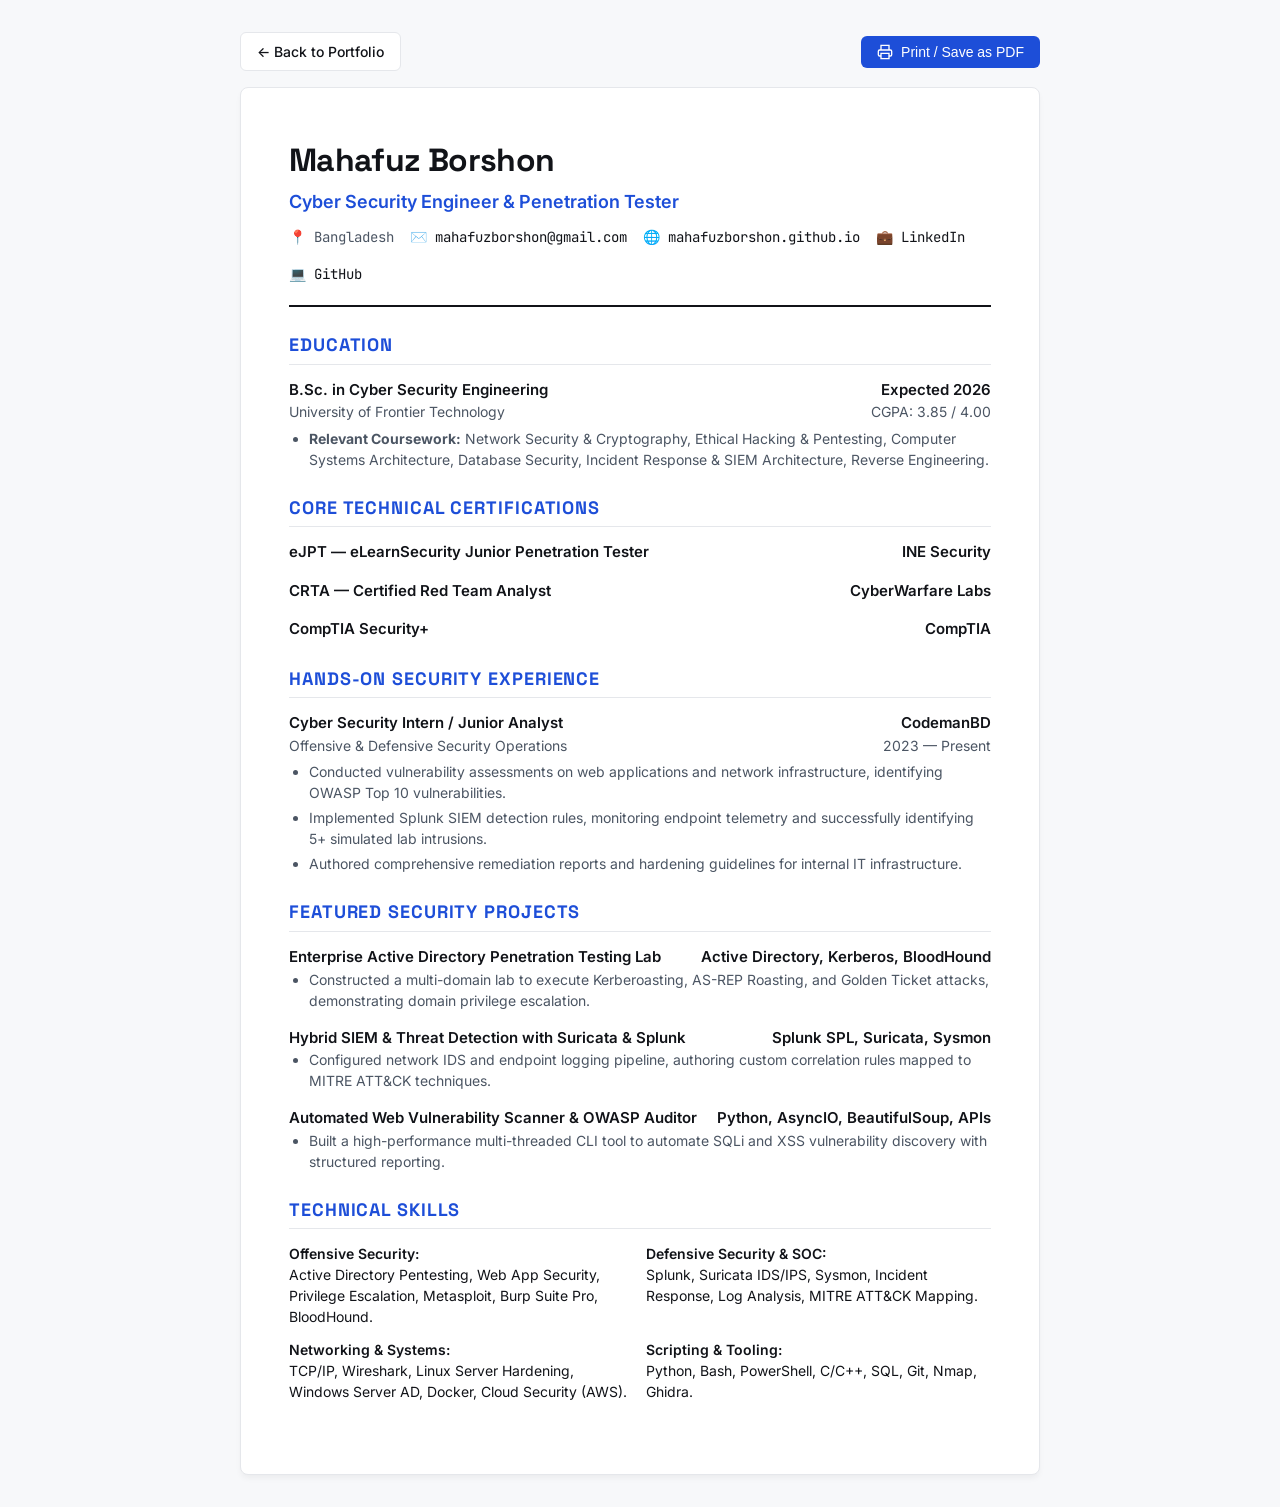
==== resume.html @ 3b99b445 "Deploy resume.html - Cyber security portfolio redesign" ====
<!DOCTYPE html>
<html lang="en">
<head>
  <meta charset="UTF-8">
  <meta name="viewport" content="width=device-width, initial-scale=1.0">
  <title>Resume — Mahafuz Borshon | Cyber Security Engineer</title>
  <link rel="icon" type="image/svg+xml" href="assets/favicon.svg">
  <link rel="preconnect" href="https://fonts.googleapis.com">
  <link rel="preconnect" href="https://fonts.gstatic.com" crossorigin>
  <link href="https://fonts.googleapis.com/css2?family=Inter:wght@400;500;600;700&family=JetBrains+Mono:wght@500;700&family=Space+Grotesk:wght@600;700&display=swap" rel="stylesheet">
  <style>
    :root {
      --bg: #FFFFFF;
      --text: #111318;
      --text-muted: #4B5563;
      --accent: #1D4ED8;
      --border: #E5E7EB;
    }
    * { box-sizing: border-box; margin: 0; padding: 0; }
    body {
      font-family: 'Inter', sans-serif;
      background-color: #F7F8FA;
      color: var(--text);
      line-height: 1.5;
      padding: 2rem 1rem;
    }
    .resume-container {
      max-width: 800px;
      margin: 0 auto;
      background: #FFFFFF;
      padding: 3rem;
      border: 1px solid var(--border);
      border-radius: 8px;
      box-shadow: 0 4px 6px -1px rgba(0,0,0,0.05);
    }
    .print-bar {
      max-width: 800px;
      margin: 0 auto 1rem;
      display: flex;
      justify-content: space-between;
      align-items: center;
    }
    .btn {
      display: inline-flex;
      align-items: center;
      gap: 0.5rem;
      padding: 0.5rem 1rem;
      background: var(--accent);
      color: #fff;
      text-decoration: none;
      border-radius: 6px;
      font-weight: 500;
      font-size: 0.875rem;
      border: none;
      cursor: pointer;
    }
    .btn-secondary {
      background: #fff;
      color: var(--text);
      border: 1px solid var(--border);
    }
    header {
      border-bottom: 2px solid var(--text);
      padding-bottom: 1.25rem;
      margin-bottom: 1.5rem;
    }
    h1 {
      font-family: 'Space Grotesk', sans-serif;
      font-size: 2rem;
      font-weight: 700;
      letter-spacing: -0.02em;
    }
    .subtitle {
      font-size: 1.125rem;
      color: var(--accent);
      font-weight: 600;
      margin-top: 0.25rem;
    }
    .contact-row {
      display: flex;
      flex-wrap: wrap;
      gap: 1rem;
      font-size: 0.875rem;
      color: var(--text-muted);
      margin-top: 0.75rem;
      font-family: 'JetBrains Mono', monospace;
    }
    .contact-row a {
      color: var(--text);
      text-decoration: none;
    }
    .contact-row a:hover {
      color: var(--accent);
    }
    section {
      margin-bottom: 1.5rem;
    }
    h2 {
      font-family: 'Space Grotesk', sans-serif;
      font-size: 1.125rem;
      text-transform: uppercase;
      letter-spacing: 0.05em;
      border-bottom: 1px solid var(--border);
      padding-bottom: 0.35rem;
      margin-bottom: 0.875rem;
      color: var(--accent);
    }
    .item {
      margin-bottom: 1rem;
    }
    .item-header {
      display: flex;
      justify-content: space-between;
      font-weight: 600;
      font-size: 0.9375rem;
    }
    .item-sub {
      display: flex;
      justify-content: space-between;
      font-size: 0.875rem;
      color: var(--text-muted);
      margin-bottom: 0.35rem;
    }
    ul {
      padding-left: 1.25rem;
      font-size: 0.875rem;
      color: var(--text-muted);
    }
    li { margin-bottom: 0.25rem; }
    .skills-grid {
      display: grid;
      grid-template-columns: 1fr 1fr;
      gap: 0.75rem;
      font-size: 0.875rem;
    }
    .skill-cat {
      font-weight: 600;
      color: var(--text);
    }
    @media print {
      body { background: #fff; padding: 0; }
      .print-bar { display: none; }
      .resume-container { border: none; box-shadow: none; padding: 0; }
    }
  </style>
</head>
<body>
  <div class="print-bar">
    <a href="index.html" class="btn btn-secondary">← Back to Portfolio</a>
    <button onclick="window.print()" class="btn">
      <svg width="16" height="16" fill="none" stroke="currentColor" stroke-width="2" viewBox="0 0 24 24"><path d="M6 9V2h12v7M6 18H4a2 2 0 01-2-2v-5a2 2 0 012-2h16a2 2 0 012 2v5a2 2 0 01-2 2h-2M6 14h12v8H6z"/></svg>
      Print / Save as PDF
    </button>
  </div>

  <div class="resume-container">
    <header>
      <h1>Mahafuz Borshon</h1>
      <div class="subtitle">Cyber Security Engineer & Penetration Tester</div>
      <div class="contact-row">
        <span>📍 Bangladesh</span>
        <span>✉️ <a href="mailto:mahafuzborshon@gmail.com">mahafuzborshon@gmail.com</a></span>
        <span>🌐 <a href="https://mahafuzborshon.github.io">mahafuzborshon.github.io</a></span>
        <span>💼 <a href="https://linkedin.com/in/mahafuzborshon">LinkedIn</a></span>
        <span>💻 <a href="https://github.com/mahafuzborshon">GitHub</a></span>
      </div>
    </header>

    <section>
      <h2>Education</h2>
      <div class="item">
        <div class="item-header">
          <span>B.Sc. in Cyber Security Engineering</span>
          <span>Expected 2026</span>
        </div>
        <div class="item-sub">
          <span>University of Frontier Technology</span>
          <span>CGPA: 3.85 / 4.00</span>
        </div>
        <ul>
          <li><strong>Relevant Coursework:</strong> Network Security & Cryptography, Ethical Hacking & Pentesting, Computer Systems Architecture, Database Security, Incident Response & SIEM Architecture, Reverse Engineering.</li>
        </ul>
      </div>
    </section>

    <section>
      <h2>Core Technical Certifications</h2>
      <div class="item">
        <div class="item-header">
          <span>eJPT — eLearnSecurity Junior Penetration Tester</span>
          <span>INE Security</span>
        </div>
      </div>
      <div class="item">
        <div class="item-header">
          <span>CRTA — Certified Red Team Analyst</span>
          <span>CyberWarfare Labs</span>
        </div>
      </div>
      <div class="item">
        <div class="item-header">
          <span>CompTIA Security+</span>
          <span>CompTIA</span>
        </div>
      </div>
    </section>

    <section>
      <h2>Hands-On Security Experience</h2>
      <div class="item">
        <div class="item-header">
          <span>Cyber Security Intern / Junior Analyst</span>
          <span>CodemanBD</span>
        </div>
        <div class="item-sub">
          <span>Offensive & Defensive Security Operations</span>
          <span>2023 — Present</span>
        </div>
        <ul>
          <li>Conducted vulnerability assessments on web applications and network infrastructure, identifying OWASP Top 10 vulnerabilities.</li>
          <li>Implemented Splunk SIEM detection rules, monitoring endpoint telemetry and successfully identifying 5+ simulated lab intrusions.</li>
          <li>Authored comprehensive remediation reports and hardening guidelines for internal IT infrastructure.</li>
        </ul>
      </div>
    </section>

    <section>
      <h2>Featured Security Projects</h2>
      <div class="item">
        <div class="item-header">
          <span>Enterprise Active Directory Penetration Testing Lab</span>
          <span>Active Directory, Kerberos, BloodHound</span>
        </div>
        <ul>
          <li>Constructed a multi-domain lab to execute Kerberoasting, AS-REP Roasting, and Golden Ticket attacks, demonstrating domain privilege escalation.</li>
        </ul>
      </div>
      <div class="item">
        <div class="item-header">
          <span>Hybrid SIEM & Threat Detection with Suricata & Splunk</span>
          <span>Splunk SPL, Suricata, Sysmon</span>
        </div>
        <ul>
          <li>Configured network IDS and endpoint logging pipeline, authoring custom correlation rules mapped to MITRE ATT&CK techniques.</li>
        </ul>
      </div>
      <div class="item">
        <div class="item-header">
          <span>Automated Web Vulnerability Scanner & OWASP Auditor</span>
          <span>Python, AsyncIO, BeautifulSoup, APIs</span>
        </div>
        <ul>
          <li>Built a high-performance multi-threaded CLI tool to automate SQLi and XSS vulnerability discovery with structured reporting.</li>
        </ul>
      </div>
    </section>

    <section>
      <h2>Technical Skills</h2>
      <div class="skills-grid">
        <div>
          <div class="skill-cat">Offensive Security:</div>
          <div>Active Directory Pentesting, Web App Security, Privilege Escalation, Metasploit, Burp Suite Pro, BloodHound.</div>
        </div>
        <div>
          <div class="skill-cat">Defensive Security & SOC:</div>
          <div>Splunk, Suricata IDS/IPS, Sysmon, Incident Response, Log Analysis, MITRE ATT&CK Mapping.</div>
        </div>
        <div>
          <div class="skill-cat">Networking & Systems:</div>
          <div>TCP/IP, Wireshark, Linux Server Hardening, Windows Server AD, Docker, Cloud Security (AWS).</div>
        </div>
        <div>
          <div class="skill-cat">Scripting & Tooling:</div>
          <div>Python, Bash, PowerShell, C/C++, SQL, Git, Nmap, Ghidra.</div>
        </div>
      </div>
    </section>
  </div>
</body>
</html>
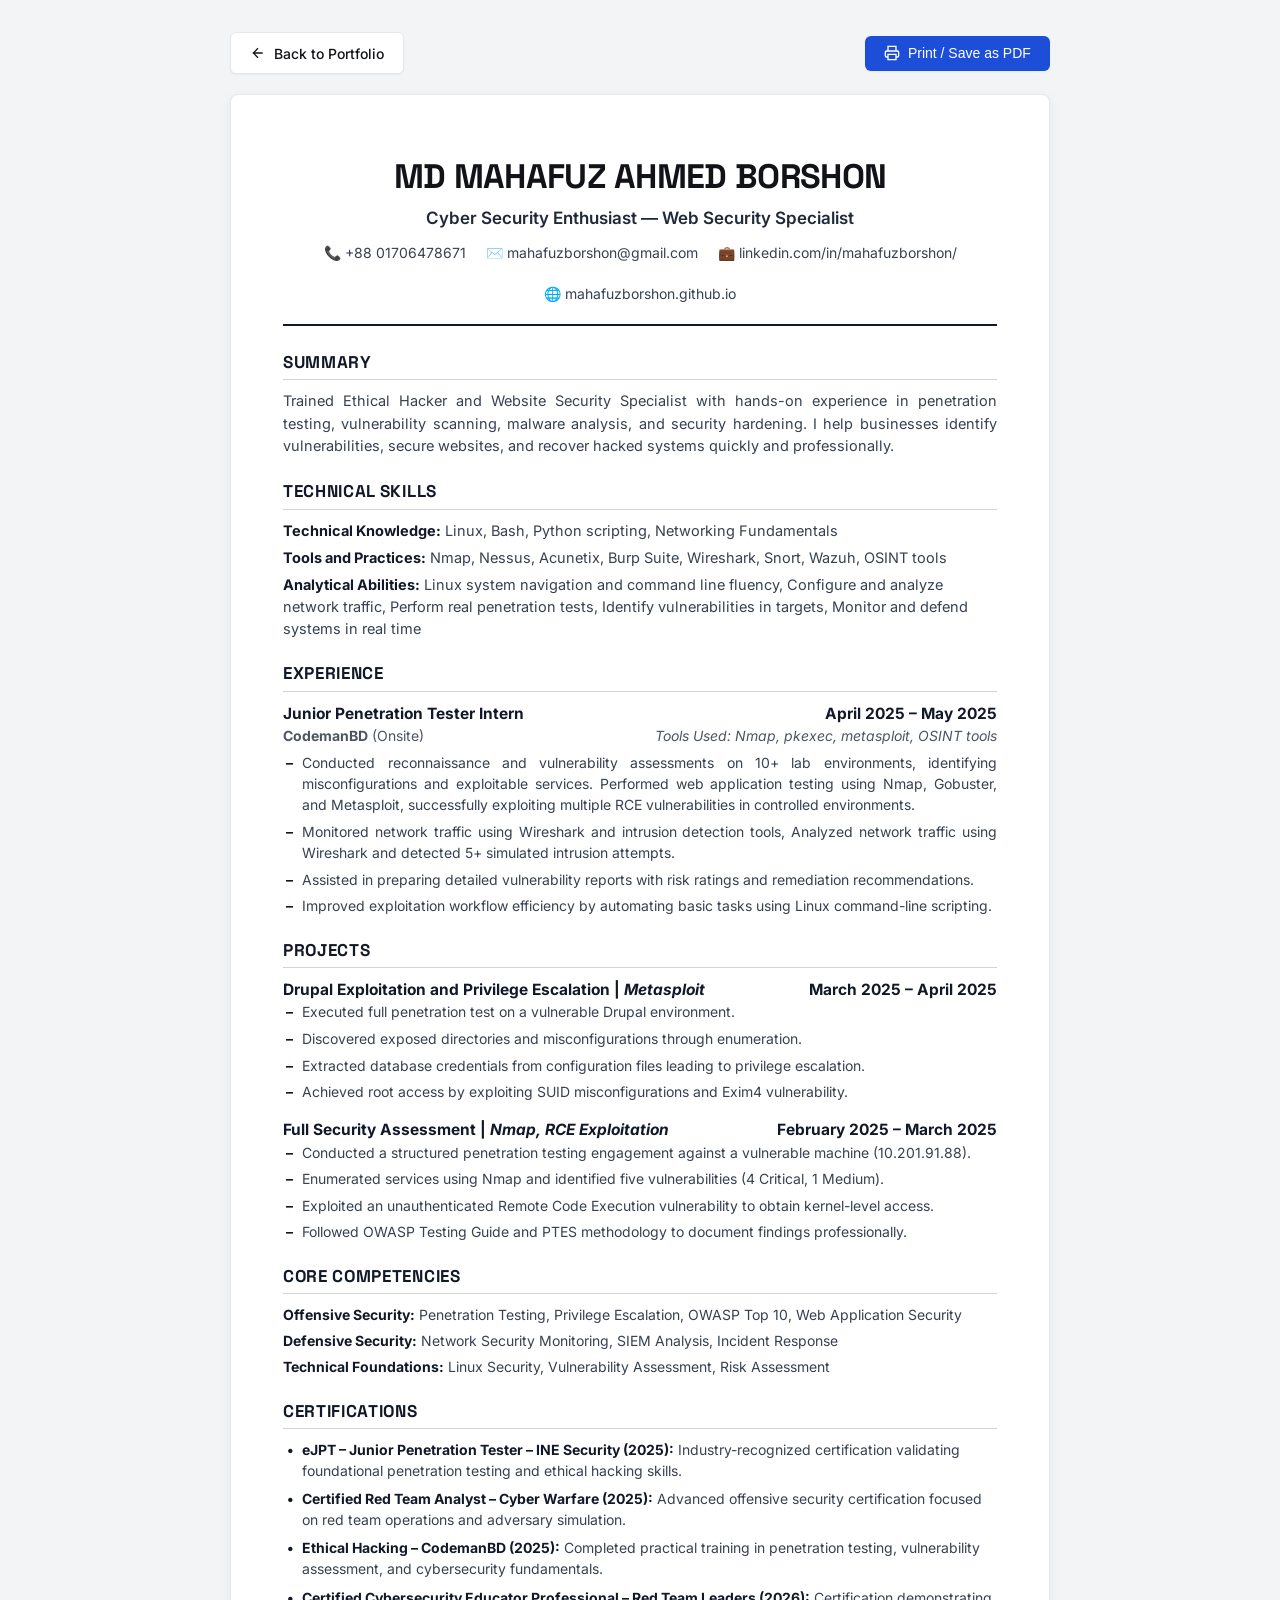
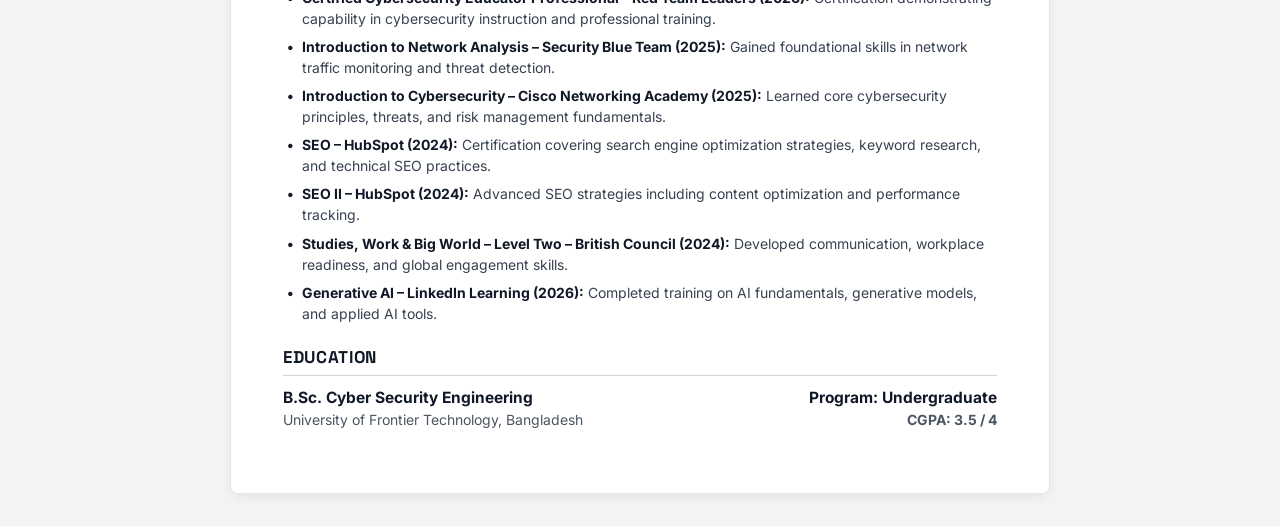
==== commit 1cd91b68: "Deploy resume.html - Cyber security portfolio redesign" ====
--- a/resume.html
+++ b/resume.html
@@ -3,39 +3,31 @@
 <head>
   <meta charset="UTF-8">
   <meta name="viewport" content="width=device-width, initial-scale=1.0">
-  <title>Resume — Mahafuz Borshon | Cyber Security Engineer</title>
+  <title>Md Mahafuz Ahmed Borshon — Resume</title>
   <link rel="icon" type="image/svg+xml" href="assets/favicon.svg">
   <link rel="preconnect" href="https://fonts.googleapis.com">
   <link rel="preconnect" href="https://fonts.gstatic.com" crossorigin>
-  <link href="https://fonts.googleapis.com/css2?family=Inter:wght@400;500;600;700&family=JetBrains+Mono:wght@500;700&family=Space+Grotesk:wght@600;700&display=swap" rel="stylesheet">
+  <link href="https://fonts.googleapis.com/css2?family=Inter:wght@400;500;600;700&family=JetBrains+Mono:wght@500;600&family=Space+Grotesk:wght@600;700&display=swap" rel="stylesheet">
   <style>
     :root {
       --bg: #FFFFFF;
       --text: #111318;
-      --text-muted: #4B5563;
+      --text-muted: #374151;
+      --text-light: #6B7280;
       --accent: #1D4ED8;
       --border: #E5E7EB;
     }
     * { box-sizing: border-box; margin: 0; padding: 0; }
     body {
-      font-family: 'Inter', sans-serif;
-      background-color: #F7F8FA;
+      font-family: 'Inter', -apple-system, BlinkMacSystemFont, 'Segoe UI', Roboto, sans-serif;
+      background-color: #F3F4F6;
       color: var(--text);
       line-height: 1.5;
       padding: 2rem 1rem;
     }
-    .resume-container {
-      max-width: 800px;
-      margin: 0 auto;
-      background: #FFFFFF;
-      padding: 3rem;
-      border: 1px solid var(--border);
-      border-radius: 8px;
-      box-shadow: 0 4px 6px -1px rgba(0,0,0,0.05);
-    }
     .print-bar {
-      max-width: 800px;
-      margin: 0 auto 1rem;
+      max-width: 820px;
+      margin: 0 auto 1.25rem;
       display: flex;
       justify-content: space-between;
       align-items: center;
@@ -44,7 +36,7 @@
       display: inline-flex;
       align-items: center;
       gap: 0.5rem;
-      padding: 0.5rem 1rem;
+      padding: 0.6rem 1.2rem;
       background: var(--accent);
       color: #fff;
       text-decoration: none;
@@ -53,226 +45,323 @@
       font-size: 0.875rem;
       border: none;
       cursor: pointer;
+      box-shadow: 0 1px 2px rgba(0,0,0,0.05);
+      transition: all 0.2s ease;
+    }
+    .btn:hover {
+      background: #1e40af;
+      transform: translateY(-1px);
     }
     .btn-secondary {
       background: #fff;
       color: var(--text);
       border: 1px solid var(--border);
     }
+    .btn-secondary:hover {
+      background: #F9FAFB;
+      border-color: #D1D5DB;
+    }
+    .resume-paper {
+      max-width: 820px;
+      margin: 0 auto;
+      background: #FFFFFF;
+      padding: 3.5rem 3.25rem;
+      border: 1px solid var(--border);
+      border-radius: 8px;
+      box-shadow: 0 4px 12px rgba(0,0,0,0.06);
+    }
     header {
-      border-bottom: 2px solid var(--text);
+      text-align: center;
+      border-bottom: 2px solid #111827;
       padding-bottom: 1.25rem;
       margin-bottom: 1.5rem;
     }
     h1 {
       font-family: 'Space Grotesk', sans-serif;
-      font-size: 2rem;
+      font-size: 2.125rem;
       font-weight: 700;
       letter-spacing: -0.02em;
-    }
-    .subtitle {
-      font-size: 1.125rem;
+      color: #111318;
+      text-transform: uppercase;
+      margin-bottom: 0.25rem;
+    }
+    .tagline {
+      font-size: 1.0625rem;
+      font-weight: 600;
+      color: #1f2937;
+      margin-bottom: 0.625rem;
+    }
+    .contact-info {
+      display: flex;
+      justify-content: center;
+      flex-wrap: wrap;
+      gap: 1.25rem;
+      font-size: 0.875rem;
+      color: var(--text-muted);
+    }
+    .contact-info a {
+      color: var(--text-muted);
+      text-decoration: none;
+    }
+    .contact-info a:hover {
       color: var(--accent);
-      font-weight: 600;
-      margin-top: 0.25rem;
-    }
-    .contact-row {
-      display: flex;
-      flex-wrap: wrap;
-      gap: 1rem;
-      font-size: 0.875rem;
-      color: var(--text-muted);
-      margin-top: 0.75rem;
-      font-family: 'JetBrains Mono', monospace;
-    }
-    .contact-row a {
-      color: var(--text);
-      text-decoration: none;
-    }
-    .contact-row a:hover {
-      color: var(--accent);
+      text-decoration: underline;
     }
     section {
-      margin-bottom: 1.5rem;
+      margin-bottom: 1.35rem;
+    }
+    section:last-child {
+      margin-bottom: 0;
     }
     h2 {
       font-family: 'Space Grotesk', sans-serif;
-      font-size: 1.125rem;
+      font-size: 1.0625rem;
+      font-weight: 700;
       text-transform: uppercase;
-      letter-spacing: 0.05em;
-      border-bottom: 1px solid var(--border);
-      padding-bottom: 0.35rem;
-      margin-bottom: 0.875rem;
-      color: var(--accent);
+      letter-spacing: 0.04em;
+      border-bottom: 1px solid #D1D5DB;
+      padding-bottom: 0.25rem;
+      margin-bottom: 0.625rem;
+      color: #111827;
+    }
+    .summary-text {
+      font-size: 0.90625rem;
+      color: #374151;
+      text-align: justify;
+      line-height: 1.55;
+    }
+    .skills-block {
+      font-size: 0.90625rem;
+      display: flex;
+      flex-direction: column;
+      gap: 0.35rem;
+      color: #374151;
+    }
+    .skills-block strong {
+      color: #111827;
     }
     .item {
       margin-bottom: 1rem;
     }
+    .item:last-child {
+      margin-bottom: 0;
+    }
     .item-header {
       display: flex;
       justify-content: space-between;
-      font-weight: 600;
-      font-size: 0.9375rem;
+      align-items: baseline;
+      font-weight: 700;
+      font-size: 0.96875rem;
+      color: #111827;
     }
     .item-sub {
       display: flex;
       justify-content: space-between;
-      font-size: 0.875rem;
-      color: var(--text-muted);
+      align-items: baseline;
+      font-size: 0.875rem;
+      color: #4B5563;
+      margin-bottom: 0.4rem;
+    }
+    .item-sub em {
+      font-style: italic;
+    }
+    ul.bullet-list {
+      list-style-type: none;
+      padding-left: 0;
+      font-size: 0.875rem;
+      color: #374151;
+      line-height: 1.5;
+    }
+    ul.bullet-list li {
+      position: relative;
+      padding-left: 1.2rem;
       margin-bottom: 0.35rem;
-    }
-    ul {
-      padding-left: 1.25rem;
-      font-size: 0.875rem;
-      color: var(--text-muted);
-    }
-    li { margin-bottom: 0.25rem; }
-    .skills-grid {
-      display: grid;
-      grid-template-columns: 1fr 1fr;
-      gap: 0.75rem;
-      font-size: 0.875rem;
-    }
-    .skill-cat {
-      font-weight: 600;
-      color: var(--text);
+      text-align: justify;
+    }
+    ul.bullet-list li::before {
+      content: "–";
+      position: absolute;
+      left: 0.2rem;
+      color: #111827;
+      font-weight: 700;
+    }
+    .cert-list {
+      list-style: none;
+      font-size: 0.875rem;
+      color: #374151;
+      display: flex;
+      flex-direction: column;
+      gap: 0.45rem;
+    }
+    .cert-list li {
+      position: relative;
+      padding-left: 1.2rem;
+    }
+    .cert-list li::before {
+      content: "•";
+      position: absolute;
+      left: 0.25rem;
+      color: #111827;
+      font-weight: 700;
+    }
+    .cert-list strong {
+      color: #111827;
+    }
+    .competency-row {
+      font-size: 0.875rem;
+      margin-bottom: 0.3rem;
+      color: #374151;
+    }
+    .competency-row strong {
+      color: #111827;
     }
     @media print {
       body { background: #fff; padding: 0; }
       .print-bar { display: none; }
-      .resume-container { border: none; box-shadow: none; padding: 0; }
+      .resume-paper { border: none; box-shadow: none; padding: 0; max-width: 100%; }
+      a { text-decoration: none; color: inherit; }
     }
   </style>
 </head>
 <body>
+
+  <!-- Print & Navigation Toolbar -->
   <div class="print-bar">
-    <a href="index.html" class="btn btn-secondary">← Back to Portfolio</a>
+    <a href="index.html" class="btn btn-secondary">
+      <svg width="16" height="16" fill="none" stroke="currentColor" stroke-width="2" viewBox="0 0 24 24"><path d="M19 12H5M12 19l-7-7 7-7"/></svg>
+      Back to Portfolio
+    </a>
     <button onclick="window.print()" class="btn">
       <svg width="16" height="16" fill="none" stroke="currentColor" stroke-width="2" viewBox="0 0 24 24"><path d="M6 9V2h12v7M6 18H4a2 2 0 01-2-2v-5a2 2 0 012-2h16a2 2 0 012 2v5a2 2 0 01-2 2h-2M6 14h12v8H6z"/></svg>
       Print / Save as PDF
     </button>
   </div>
 
-  <div class="resume-container">
+  <!-- Main Resume Content (Exact Match to PDF) -->
+  <div class="resume-paper">
     <header>
-      <h1>Mahafuz Borshon</h1>
-      <div class="subtitle">Cyber Security Engineer & Penetration Tester</div>
-      <div class="contact-row">
-        <span>📍 Bangladesh</span>
+      <h1>Md Mahafuz Ahmed Borshon</h1>
+      <div class="tagline">Cyber Security Enthusiast &mdash; Web Security Specialist</div>
+      <div class="contact-info">
+        <span>📞 +88 01706478671</span>
         <span>✉️ <a href="mailto:mahafuzborshon@gmail.com">mahafuzborshon@gmail.com</a></span>
-        <span>🌐 <a href="https://mahafuzborshon.github.io">mahafuzborshon.github.io</a></span>
-        <span>💼 <a href="https://linkedin.com/in/mahafuzborshon">LinkedIn</a></span>
-        <span>💻 <a href="https://github.com/mahafuzborshon">GitHub</a></span>
+        <span>💼 <a href="https://linkedin.com/in/mahafuzborshon/" target="_blank" rel="noopener noreferrer">linkedin.com/in/mahafuzborshon/</a></span>
+        <span>🌐 <a href="https://mahafuzborshon.github.io/" target="_blank" rel="noopener noreferrer">mahafuzborshon.github.io</a></span>
       </div>
     </header>
 
+    <!-- Summary -->
+    <section>
+      <h2>Summary</h2>
+      <p class="summary-text">
+        Trained Ethical Hacker and Website Security Specialist with hands-on experience in penetration testing, vulnerability scanning, malware analysis, and security hardening. I help businesses identify vulnerabilities, secure websites, and recover hacked systems quickly and professionally.
+      </p>
+    </section>
+
+    <!-- Technical Skills -->
+    <section>
+      <h2>Technical Skills</h2>
+      <div class="skills-block">
+        <div><strong>Technical Knowledge:</strong> Linux, Bash, Python scripting, Networking Fundamentals</div>
+        <div><strong>Tools and Practices:</strong> Nmap, Nessus, Acunetix, Burp Suite, Wireshark, Snort, Wazuh, OSINT tools</div>
+        <div><strong>Analytical Abilities:</strong> Linux system navigation and command line fluency, Configure and analyze network traffic, Perform real penetration tests, Identify vulnerabilities in targets, Monitor and defend systems in real time</div>
+      </div>
+    </section>
+
+    <!-- Experience -->
+    <section>
+      <h2>Experience</h2>
+      <div class="item">
+        <div class="item-header">
+          <span>Junior Penetration Tester Intern</span>
+          <span>April 2025 – May 2025</span>
+        </div>
+        <div class="item-sub">
+          <span><strong>CodemanBD</strong> (Onsite)</span>
+          <span><em>Tools Used: Nmap, pkexec, metasploit, OSINT tools</em></span>
+        </div>
+        <ul class="bullet-list">
+          <li>Conducted reconnaissance and vulnerability assessments on 10+ lab environments, identifying misconfigurations and exploitable services. Performed web application testing using Nmap, Gobuster, and Metasploit, successfully exploiting multiple RCE vulnerabilities in controlled environments.</li>
+          <li>Monitored network traffic using Wireshark and intrusion detection tools, Analyzed network traffic using Wireshark and detected 5+ simulated intrusion attempts.</li>
+          <li>Assisted in preparing detailed vulnerability reports with risk ratings and remediation recommendations.</li>
+          <li>Improved exploitation workflow efficiency by automating basic tasks using Linux command-line scripting.</li>
+        </ul>
+      </div>
+    </section>
+
+    <!-- Projects -->
+    <section>
+      <h2>Projects</h2>
+      
+      <div class="item">
+        <div class="item-header">
+          <span>Drupal Exploitation and Privilege Escalation | <em>Metasploit</em></span>
+          <span>March 2025 – April 2025</span>
+        </div>
+        <ul class="bullet-list">
+          <li>Executed full penetration test on a vulnerable Drupal environment.</li>
+          <li>Discovered exposed directories and misconfigurations through enumeration.</li>
+          <li>Extracted database credentials from configuration files leading to privilege escalation.</li>
+          <li>Achieved root access by exploiting SUID misconfigurations and Exim4 vulnerability.</li>
+        </ul>
+      </div>
+
+      <div class="item">
+        <div class="item-header">
+          <span>Full Security Assessment | <em>Nmap, RCE Exploitation</em></span>
+          <span>February 2025 – March 2025</span>
+        </div>
+        <ul class="bullet-list">
+          <li>Conducted a structured penetration testing engagement against a vulnerable machine (10.201.91.88).</li>
+          <li>Enumerated services using Nmap and identified five vulnerabilities (4 Critical, 1 Medium).</li>
+          <li>Exploited an unauthenticated Remote Code Execution vulnerability to obtain kernel-level access.</li>
+          <li>Followed OWASP Testing Guide and PTES methodology to document findings professionally.</li>
+        </ul>
+      </div>
+    </section>
+
+    <!-- Core Competencies -->
+    <section>
+      <h2>Core Competencies</h2>
+      <div class="competency-row">
+        <strong>Offensive Security:</strong> Penetration Testing, Privilege Escalation, OWASP Top 10, Web Application Security
+      </div>
+      <div class="competency-row">
+        <strong>Defensive Security:</strong> Network Security Monitoring, SIEM Analysis, Incident Response
+      </div>
+      <div class="competency-row">
+        <strong>Technical Foundations:</strong> Linux Security, Vulnerability Assessment, Risk Assessment
+      </div>
+    </section>
+
+    <!-- Certifications -->
+    <section>
+      <h2>Certifications</h2>
+      <ul class="cert-list">
+        <li><strong>eJPT – Junior Penetration Tester – INE Security (2025):</strong> Industry-recognized certification validating foundational penetration testing and ethical hacking skills.</li>
+        <li><strong>Certified Red Team Analyst – Cyber Warfare (2025):</strong> Advanced offensive security certification focused on red team operations and adversary simulation.</li>
+        <li><strong>Ethical Hacking – CodemanBD (2025):</strong> Completed practical training in penetration testing, vulnerability assessment, and cybersecurity fundamentals.</li>
+        <li><strong>Certified Cybersecurity Educator Professional – Red Team Leaders (2026):</strong> Certification demonstrating capability in cybersecurity instruction and professional training.</li>
+        <li><strong>Introduction to Network Analysis – Security Blue Team (2025):</strong> Gained foundational skills in network traffic monitoring and threat detection.</li>
+        <li><strong>Introduction to Cybersecurity – Cisco Networking Academy (2025):</strong> Learned core cybersecurity principles, threats, and risk management fundamentals.</li>
+        <li><strong>SEO – HubSpot (2024):</strong> Certification covering search engine optimization strategies, keyword research, and technical SEO practices.</li>
+        <li><strong>SEO II – HubSpot (2024):</strong> Advanced SEO strategies including content optimization and performance tracking.</li>
+        <li><strong>Studies, Work &amp; Big World – Level Two – British Council (2024):</strong> Developed communication, workplace readiness, and global engagement skills.</li>
+        <li><strong>Generative AI – LinkedIn Learning (2026):</strong> Completed training on AI fundamentals, generative models, and applied AI tools.</li>
+      </ul>
+    </section>
+
+    <!-- Education -->
     <section>
       <h2>Education</h2>
       <div class="item">
         <div class="item-header">
-          <span>B.Sc. in Cyber Security Engineering</span>
-          <span>Expected 2026</span>
+          <span>B.Sc. Cyber Security Engineering</span>
+          <span>Program: Undergraduate</span>
         </div>
         <div class="item-sub">
-          <span>University of Frontier Technology</span>
-          <span>CGPA: 3.85 / 4.00</span>
-        </div>
-        <ul>
-          <li><strong>Relevant Coursework:</strong> Network Security & Cryptography, Ethical Hacking & Pentesting, Computer Systems Architecture, Database Security, Incident Response & SIEM Architecture, Reverse Engineering.</li>
-        </ul>
-      </div>
-    </section>
-
-    <section>
-      <h2>Core Technical Certifications</h2>
-      <div class="item">
-        <div class="item-header">
-          <span>eJPT — eLearnSecurity Junior Penetration Tester</span>
-          <span>INE Security</span>
-        </div>
-      </div>
-      <div class="item">
-        <div class="item-header">
-          <span>CRTA — Certified Red Team Analyst</span>
-          <span>CyberWarfare Labs</span>
-        </div>
-      </div>
-      <div class="item">
-        <div class="item-header">
-          <span>CompTIA Security+</span>
-          <span>CompTIA</span>
-        </div>
-      </div>
-    </section>
-
-    <section>
-      <h2>Hands-On Security Experience</h2>
-      <div class="item">
-        <div class="item-header">
-          <span>Cyber Security Intern / Junior Analyst</span>
-          <span>CodemanBD</span>
-        </div>
-        <div class="item-sub">
-          <span>Offensive & Defensive Security Operations</span>
-          <span>2023 — Present</span>
-        </div>
-        <ul>
-          <li>Conducted vulnerability assessments on web applications and network infrastructure, identifying OWASP Top 10 vulnerabilities.</li>
-          <li>Implemented Splunk SIEM detection rules, monitoring endpoint telemetry and successfully identifying 5+ simulated lab intrusions.</li>
-          <li>Authored comprehensive remediation reports and hardening guidelines for internal IT infrastructure.</li>
-        </ul>
-      </div>
-    </section>
-
-    <section>
-      <h2>Featured Security Projects</h2>
-      <div class="item">
-        <div class="item-header">
-          <span>Enterprise Active Directory Penetration Testing Lab</span>
-          <span>Active Directory, Kerberos, BloodHound</span>
-        </div>
-        <ul>
-          <li>Constructed a multi-domain lab to execute Kerberoasting, AS-REP Roasting, and Golden Ticket attacks, demonstrating domain privilege escalation.</li>
-        </ul>
-      </div>
-      <div class="item">
-        <div class="item-header">
-          <span>Hybrid SIEM & Threat Detection with Suricata & Splunk</span>
-          <span>Splunk SPL, Suricata, Sysmon</span>
-        </div>
-        <ul>
-          <li>Configured network IDS and endpoint logging pipeline, authoring custom correlation rules mapped to MITRE ATT&CK techniques.</li>
-        </ul>
-      </div>
-      <div class="item">
-        <div class="item-header">
-          <span>Automated Web Vulnerability Scanner & OWASP Auditor</span>
-          <span>Python, AsyncIO, BeautifulSoup, APIs</span>
-        </div>
-        <ul>
-          <li>Built a high-performance multi-threaded CLI tool to automate SQLi and XSS vulnerability discovery with structured reporting.</li>
-        </ul>
-      </div>
-    </section>
-
-    <section>
-      <h2>Technical Skills</h2>
-      <div class="skills-grid">
-        <div>
-          <div class="skill-cat">Offensive Security:</div>
-          <div>Active Directory Pentesting, Web App Security, Privilege Escalation, Metasploit, Burp Suite Pro, BloodHound.</div>
-        </div>
-        <div>
-          <div class="skill-cat">Defensive Security & SOC:</div>
-          <div>Splunk, Suricata IDS/IPS, Sysmon, Incident Response, Log Analysis, MITRE ATT&CK Mapping.</div>
-        </div>
-        <div>
-          <div class="skill-cat">Networking & Systems:</div>
-          <div>TCP/IP, Wireshark, Linux Server Hardening, Windows Server AD, Docker, Cloud Security (AWS).</div>
-        </div>
-        <div>
-          <div class="skill-cat">Scripting & Tooling:</div>
-          <div>Python, Bash, PowerShell, C/C++, SQL, Git, Nmap, Ghidra.</div>
+          <span>University of Frontier Technology, Bangladesh</span>
+          <span><strong>CGPA: 3.5 / 4</strong></span>
         </div>
       </div>
     </section>
